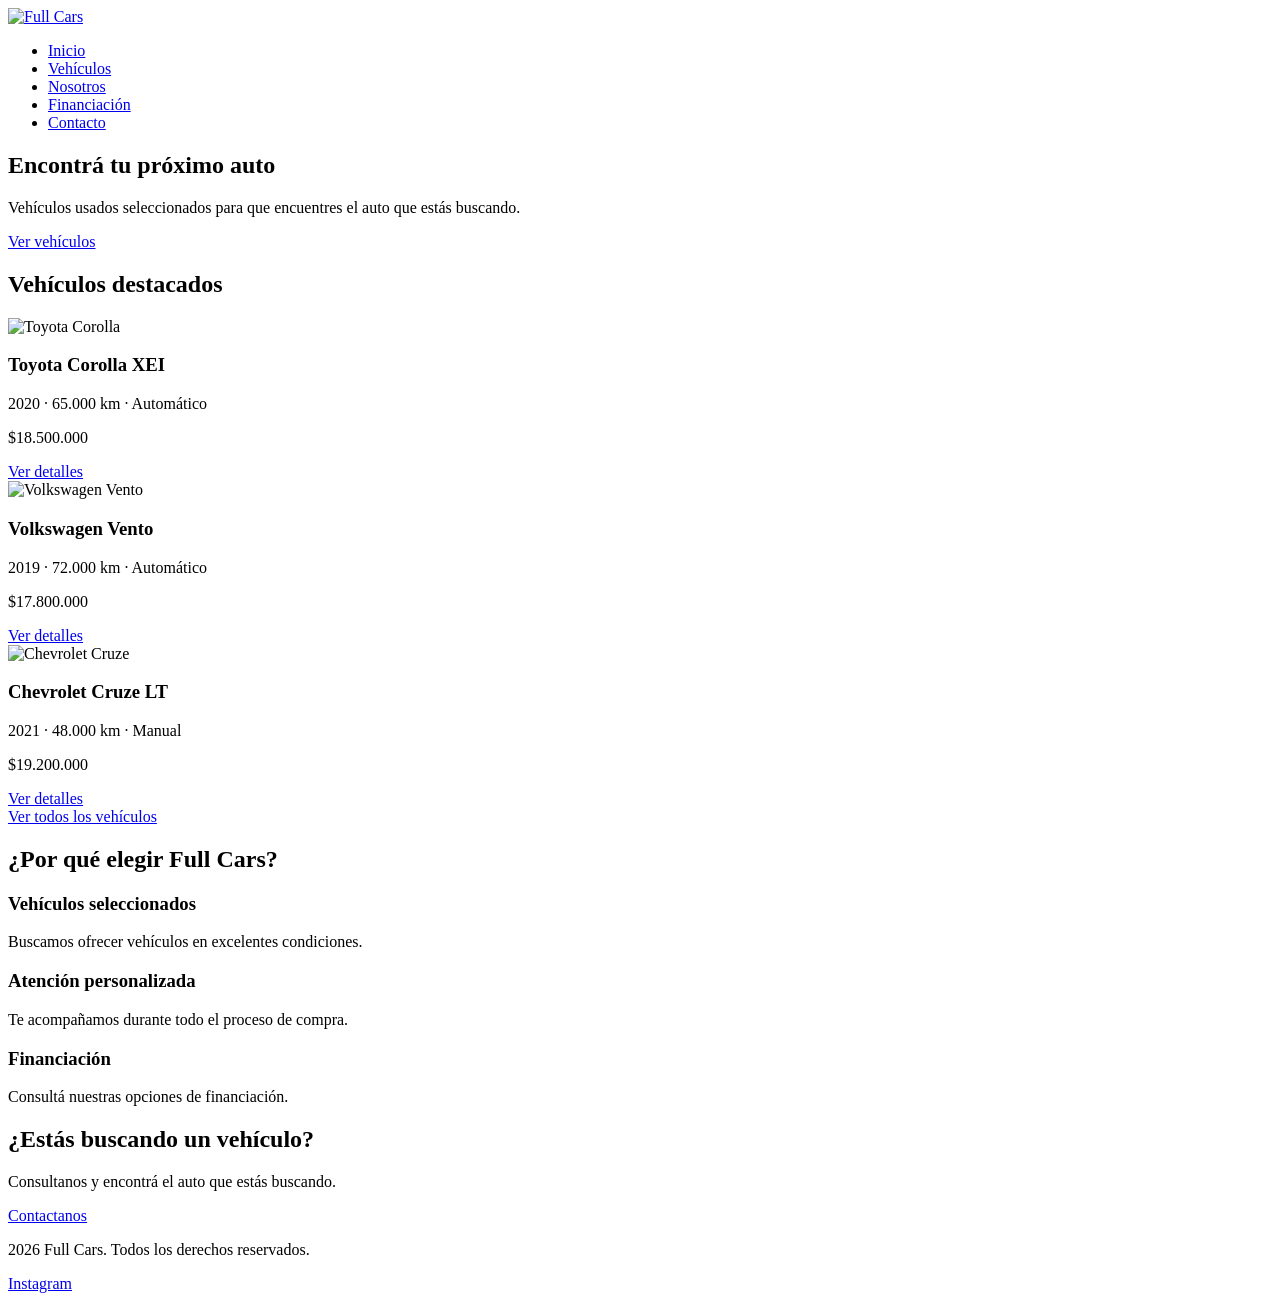
==== index.html @ 032a6261 "Cargando al repositio todo el entorno y paginas para trabajar" ====
<!DOCTYPE html>
<html lang="es">

<head>
    <meta charset="UTF-8">
    <meta name="viewport" content="width=device-width, initial-scale=1.0">

    <title>Full Cars | Venta de vehículos</title>

    <link rel="stylesheet" href="css/style.css">
</head>

<body>

    <!-- NAVBAR -->
    <header>
        <nav>
            <a href="index.html">
                <img src="img/logo/logo.png" alt="Full Cars">
            </a>

            <ul>
                <li><a href="index.html">Inicio</a></li>
                <li><a href="paginas/vehiculos.html">Vehículos</a></li>
                <li><a href="paginas/nosotros.html">Nosotros</a></li>
                <li><a href="paginas/financiacion.html">Financiación</a></li>
                <li><a href="paginas/contacto.html">Contacto</a></li>
            </ul>
        </nav>
    </header>


    <!-- BANNER -->
    <main>

        <section class="banner">

            <div class="banner-content">

                <h1>Encontrá tu próximo auto</h1>

                <p>
                    Vehículos usados seleccionados para que encuentres
                    el auto que estás buscando.
                </p>

                <a href="paginas/vehiculos.html">
                    Ver vehículos
                </a>

            </div>

        </section>


        <!-- VEHÍCULOS DESTACADOS -->
        <section class="vehiculos-destacados">

            <h2>Vehículos destacados</h2>

            <div class="vehiculos-container">

                <!-- VEHÍCULO -->
                <article class="vehiculo-card">

                    <img
                        src="img/autos/toyota-corolla.jpg"
                        alt="Toyota Corolla">

                    <div class="vehiculo-info">

                        <h3>Toyota Corolla XEI</h3>

                        <p>2020 · 65.000 km · Automático</p>

                        <p>$18.500.000</p>

                        <a href="detalle.html?id=1">
                            Ver detalles
                        </a>

                    </div>

                </article>


                <!-- VEHÍCULO -->
                <article class="vehiculo-card">

                    <img
                        src="img/autos/volkswagen-vento.jpg"
                        alt="Volkswagen Vento">

                    <div class="vehiculo-info">

                        <h3>Volkswagen Vento</h3>

                        <p>2019 · 72.000 km · Automático</p>

                        <p>$17.800.000</p>

                        <a href="detalle.html?id=2">
                            Ver detalles
                        </a>

                    </div>

                </article>


                <!-- VEHÍCULO -->
                <article class="vehiculo-card">

                    <img
                        src="img/autos/chevrolet-cruze.jpg"
                        alt="Chevrolet Cruze">

                    <div class="vehiculo-info">

                        <h3>Chevrolet Cruze LT</h3>

                        <p>2021 · 48.000 km · Manual</p>

                        <p>$19.200.000</p>

                        <a href="detalle.html?id=3">
                            Ver detalles
                        </a>

                    </div>

                </article>

            </div>

            <a href="paginas/vehiculos.html">
                Ver todos los vehículos
            </a>

        </section>


        <!-- POR QUÉ FULL CARS -->
        <section class="beneficios">

            <h2>¿Por qué elegir Full Cars?</h2>

            <div>

                <article>
                    <h3>Vehículos seleccionados</h3>
                    <p>
                        Buscamos ofrecer vehículos en excelentes condiciones.
                    </p>
                </article>

                <article>
                    <h3>Atención personalizada</h3>
                    <p>
                        Te acompañamos durante todo el proceso de compra.
                    </p>
                </article>

                <article>
                    <h3>Financiación</h3>
                    <p>
                        Consultá nuestras opciones de financiación.
                    </p>
                </article>

            </div>

        </section>


        <!-- CTA -->
        <section class="cta">

            <h2>¿Estás buscando un vehículo?</h2>

            <p>
                Consultanos y encontrá el auto que estás buscando.
            </p>

            <a href="paginas/contacto.html">
                Contactanos
            </a>

        </section>

    </main>


    <!-- FOOTER -->
    <footer>

        <p>2026 Full Cars. Todos los derechos reservados.</p>

        <a href="https://www.instagram.com/fullcars.ok/" target="_blank">
            Instagram
        </a>

    </footer>

</body>

</html>
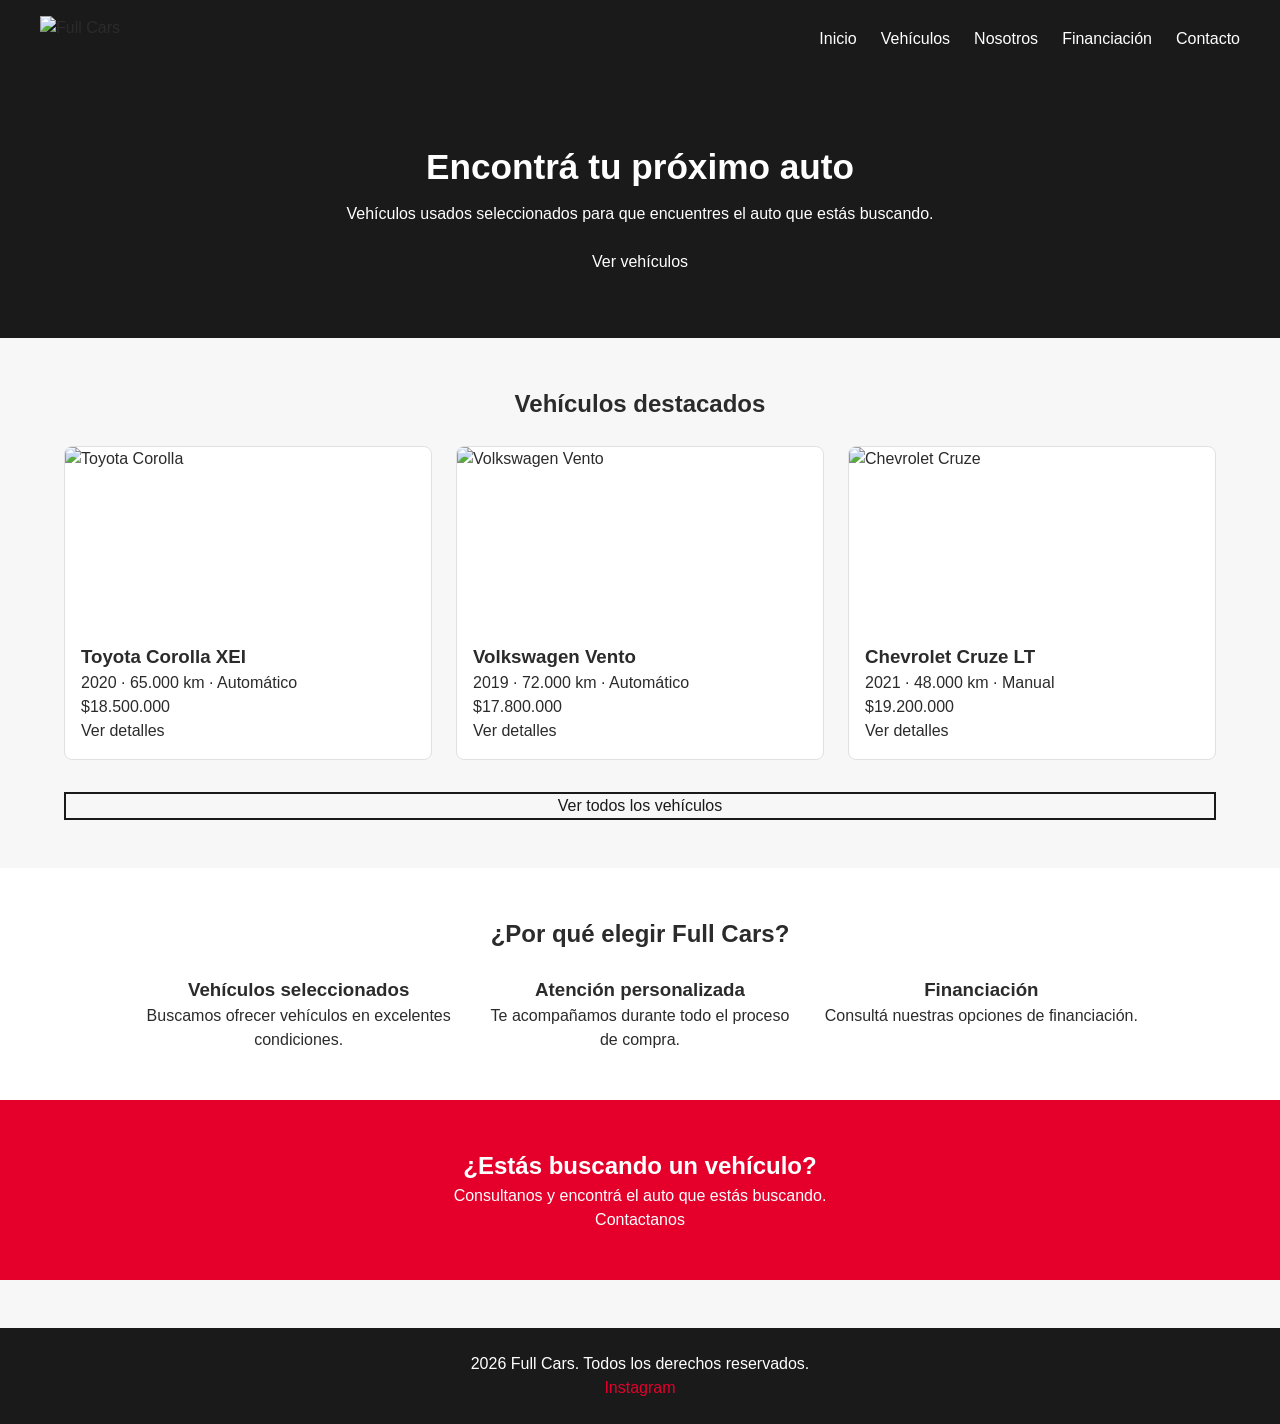
==== commit d6dca46d: "Arreglando enlaces a las demas paginas" ====
--- a/index.html
+++ b/index.html
@@ -4,13 +4,11 @@
 <head>
     <meta charset="UTF-8">
     <meta name="viewport" content="width=device-width, initial-scale=1.0">
-
     <title>Full Cars | Venta de vehículos</title>
-
     <link rel="stylesheet" href="css/style.css">
 </head>
 
-<body>
+<body class="pagina-inicio">
 
     <!-- NAVBAR -->
     <header>
@@ -21,10 +19,10 @@
 
             <ul>
                 <li><a href="index.html">Inicio</a></li>
-                <li><a href="paginas/vehiculos.html">Vehículos</a></li>
-                <li><a href="paginas/nosotros.html">Nosotros</a></li>
-                <li><a href="paginas/financiacion.html">Financiación</a></li>
-                <li><a href="paginas/contacto.html">Contacto</a></li>
+                <li><a href="vehiculos.html">Vehículos</a></li>
+                <li><a href="nosotros.html">Nosotros</a></li>
+                <li><a href="financiacion.html">Financiación</a></li>
+                <li><a href="contacto.html">Contacto</a></li>
             </ul>
         </nav>
     </header>
@@ -44,9 +42,7 @@
                     el auto que estás buscando.
                 </p>
 
-                <a href="paginas/vehiculos.html">
-                    Ver vehículos
-                </a>
+                <a href="vehiculos.html" class="btn">Ver vehículos</a>
 
             </div>
 
@@ -75,9 +71,7 @@
 
                         <p>$18.500.000</p>
 
-                        <a href="detalle.html?id=1">
-                            Ver detalles
-                        </a>
+                        <a href="detalle.html?id=1" class="btn">Ver detalles</a>
 
                     </div>
 
@@ -99,9 +93,7 @@
 
                         <p>$17.800.000</p>
 
-                        <a href="detalle.html?id=2">
-                            Ver detalles
-                        </a>
+                        <a href="detalle.html?id=2" class="btn">Ver detalles</a>
 
                     </div>
 
@@ -123,9 +115,7 @@
 
                         <p>$19.200.000</p>
 
-                        <a href="detalle.html?id=3">
-                            Ver detalles
-                        </a>
+                        <a href="detalle.html?id=3" class="btn">Ver detalles</a>
 
                     </div>
 
@@ -133,9 +123,7 @@
 
             </div>
 
-            <a href="paginas/vehiculos.html">
-                Ver todos los vehículos
-            </a>
+            <a href="vehiculos.html" class="btn btn-outline">Ver todos los vehículos</a>
 
         </section>
 
@@ -182,9 +170,7 @@
                 Consultanos y encontrá el auto que estás buscando.
             </p>
 
-            <a href="paginas/contacto.html">
-                Contactanos
-            </a>
+            <a href="contacto.html" class="btn">Contactanos</a>
 
         </section>
 
--- a/css/style.css
+++ b/css/style.css
@@ -0,0 +1,454 @@
+/* ============================
+   VARIABLES
+   ============================ */
+:root {
+    --color-primario: #1a1a1a;
+    --color-primario-oscuro: #000000;
+    --color-acento: #e4002b;
+    --color-acento-oscuro: #b8001f;
+    --color-texto: #2b2b2b;
+    --color-fondo: #f7f7f7;
+    --color-borde: #e0e0e0;
+    --font-base: "Segoe UI", Arial, sans-serif;
+}
+
+* {
+    margin: 0;
+    padding: 0;
+    box-sizing: border-box;
+}
+
+html {
+    height: 100%;
+}
+
+body {
+    display: flex;
+    flex-direction: column;
+    min-height: 100vh;
+    font-family: var(--font-base);
+    color: var(--color-texto);
+    background-color: var(--color-fondo);
+    line-height: 1.5;
+}
+
+main {
+    flex: 1;
+}
+
+a {
+    text-decoration: none;
+    color: inherit;
+}
+
+img {
+    max-width: 100%;
+    display: block;
+}
+
+ul {
+    list-style: none;
+}
+
+/* Botónes */
+.btn:hover {
+    background-color: var(--color-acento-oscuro);
+    opacity: 1;
+}
+
+.btn-outline {
+    background: transparent;
+    border: 2px solid var(--color-primario);
+    color: var(--color-primario);
+}
+
+.btn-outline:hover {
+    background-color: var(--color-primario);
+    color: #fff;
+}
+
+/* ============================
+   HEADER / NAV
+   ============================ */
+header {
+    background-color: var(--color-primario);
+    padding: 1rem 2rem;
+}
+
+header nav {
+    display: flex;
+    justify-content: space-between;
+    align-items: center;
+    max-width: 1200px;
+    margin: 0 auto;
+}
+
+header nav img {
+    height: 45px;
+}
+
+header nav ul {
+    display: flex;
+    gap: 1.5rem;
+}
+
+header nav ul li a {
+    color: #fff;
+    font-weight: 500;
+}
+
+header nav ul li a:hover {
+    color: var(--color-acento);
+}
+
+/* ============================
+   FOOTER
+   ============================ */
+footer {
+    background-color: var(--color-primario);
+    color: #fff;
+    text-align: center;
+    padding: 1.5rem;
+    margin-top: 3rem;
+}
+
+footer a {
+    color: var(--color-acento);
+}
+
+/* ============================
+   FORMULARIOS (compartido:
+   contacto.html y financiacion.html)
+   ============================ */
+form {
+    display: flex;
+    flex-direction: column;
+    gap: 1rem;
+    background: #fff;
+    padding: 1.5rem;
+    border-radius: 8px;
+    border: 1px solid var(--color-borde);
+}
+
+form label {
+    font-weight: bold;
+    font-size: 0.9rem;
+}
+
+form input,
+form textarea {
+    padding: 0.6rem;
+    border: 1px solid var(--color-borde);
+    border-radius: 4px;
+    font-family: inherit;
+}
+
+form textarea {
+    min-height: 100px;
+    resize: vertical;
+}
+
+/* ============================
+   TARJETA DE VEHÍCULO (compartida:
+   index.html y vehiculos.html)
+   ============================ */
+.vehiculo-card {
+    background: #fff;
+    border: 1px solid var(--color-borde);
+    border-radius: 8px;
+    overflow: hidden;
+}
+
+.vehiculo-card img {
+    width: 100%;
+    height: 180px;
+    object-fit: cover;
+}
+
+.vehiculo-info {
+    padding: 1rem;
+}
+
+.vehiculo-info strong {
+    display: block;
+    color: var(--color-acento);
+    font-size: 1.2rem;
+    margin: 0.5rem 0;
+}
+
+
+/* ============================
+   INDEX.HTML
+   ============================ */
+.banner {
+    background-color: var(--color-primario);
+    color: #fff;
+    text-align: center;
+    padding: 4rem 1.5rem;
+}
+
+.banner-content h1 {
+    font-size: 2.2rem;
+    margin-bottom: 0.5rem;
+}
+
+.banner-content p {
+    margin-bottom: 1.5rem;
+}
+
+.vehiculos-destacados {
+    padding: 3rem 1.5rem;
+    max-width: 1200px;
+    margin: 0 auto;
+}
+
+.vehiculos-destacados h2 {
+    text-align: center;
+    margin-bottom: 1.5rem;
+}
+
+.vehiculos-destacados .vehiculos-container {
+    display: grid;
+    grid-template-columns: repeat(auto-fit, minmax(260px, 1fr));
+    gap: 1.5rem;
+}
+
+.vehiculos-destacados > a {
+    display: block;
+    text-align: center;
+    margin-top: 2rem;
+}
+
+.beneficios {
+    background: #fff;
+    padding: 3rem 1.5rem;
+    text-align: center;
+}
+
+.beneficios > div {
+    display: grid;
+    grid-template-columns: repeat(auto-fit, minmax(220px, 1fr));
+    gap: 1.5rem;
+    max-width: 1000px;
+    margin: 1.5rem auto 0;
+}
+
+.cta {
+    background-color: var(--color-acento);
+    color: #fff;
+    text-align: center;
+    padding: 3rem 1.5rem;
+}
+
+
+/* ============================
+   VEHICULOS.HTML
+   ============================ */
+.catalogo {
+    max-width: 1200px;
+    margin: 2rem auto;
+    padding: 0 1.5rem;
+}
+
+.catalogo h1 {
+    margin-bottom: 0.5rem;
+}
+
+.buscador {
+    margin: 1.5rem 0;
+}
+
+.buscador input {
+    width: 100%;
+    padding: 0.7rem;
+    border: 1px solid var(--color-borde);
+    border-radius: 6px;
+}
+
+.filtros {
+    display: flex;
+    gap: 1rem;
+    margin-bottom: 2rem;
+    flex-wrap: wrap;
+}
+
+.filtros select {
+    padding: 0.5rem;
+    border-radius: 4px;
+    border: 1px solid var(--color-borde);
+}
+
+.catalogo .vehiculos-container {
+    display: grid;
+    grid-template-columns: repeat(auto-fit, minmax(260px, 1fr));
+    gap: 1.5rem;
+}
+
+
+/* ============================
+   NOSOTROS.HTML
+   ============================ */
+.nosotros {
+    display: flex;
+    align-items: center;
+    gap: 2rem;
+    max-width: 1200px;
+    margin: 3rem auto;
+    padding: 0 1.5rem;
+}
+
+.nosotros div,
+.nosotros img {
+    flex: 1;
+}
+
+.nosotros img {
+    border-radius: 8px;
+}
+
+.valores {
+    background: #fff;
+    padding: 3rem 1.5rem;
+    text-align: center;
+}
+
+.valores > div {
+    display: grid;
+    grid-template-columns: repeat(auto-fit, minmax(220px, 1fr));
+    gap: 1.5rem;
+    max-width: 1000px;
+    margin: 1.5rem auto 0;
+}
+
+.valores article h3 {
+    color: var(--color-acento);
+    margin-bottom: 0.5rem;
+}
+
+
+/* ============================
+   FINANCIACION.HTML
+   ============================ */
+.financiacion {
+    max-width: 1000px;
+    margin: 2rem auto;
+    padding: 0 1.5rem;
+}
+
+.financiacion-opciones {
+    display: grid;
+    grid-template-columns: repeat(auto-fit, minmax(220px, 1fr));
+    gap: 1.5rem;
+    margin: 2rem 0;
+}
+
+.financiacion-opciones article {
+    background: #fff;
+    padding: 1.5rem;
+    border-radius: 8px;
+    border: 1px solid var(--color-borde);
+}
+
+.formulario-financiacion {
+    margin-top: 2rem;
+}
+
+
+/* ============================
+   CONTACTO.HTML
+   ============================ */
+.contacto {
+    max-width: 1100px;
+    margin: 2rem auto;
+    padding: 0 1.5rem;
+}
+
+.contacto-container {
+    display: grid;
+    grid-template-columns: 1fr 1.5fr;
+    gap: 2rem;
+    margin-top: 2rem;
+}
+
+.contacto-container > section:first-child p {
+    padding: 0.5rem 0;
+}
+
+
+/* ============================
+   DETALLES.HTML
+   ============================ */
+.detalle-vehiculo {
+    display: grid;
+    grid-template-columns: 1.2fr 1fr;
+    gap: 2rem;
+    max-width: 1200px;
+    margin: 2rem auto;
+    padding: 0 1.5rem;
+}
+
+.galeria img {
+    border-radius: 8px;
+}
+
+.miniaturas {
+    display: flex;
+    gap: 0.5rem;
+    margin-top: 0.5rem;
+}
+
+.miniaturas img {
+    width: 80px;
+    height: 60px;
+    object-fit: cover;
+    border-radius: 4px;
+    cursor: pointer;
+}
+
+.informacion-vehiculo .marca {
+    color: var(--color-acento);
+    font-weight: bold;
+    text-transform: uppercase;
+    font-size: 0.85rem;
+}
+
+.informacion-vehiculo h1 {
+    margin: 0.3rem 0;
+}
+
+.informacion-vehiculo h2 {
+    color: var(--color-primario);
+    font-size: 1.6rem;
+    margin-bottom: 1rem;
+}
+
+.caracteristicas {
+    display: grid;
+    grid-template-columns: repeat(3, 1fr);
+    gap: 1rem;
+    background: #fff;
+    padding: 1rem;
+    border-radius: 8px;
+    margin-bottom: 1.5rem;
+}
+
+.caracteristicas div span {
+    display: block;
+    font-size: 0.8rem;
+    color: #777;
+}
+
+.equipamiento ul li {
+    padding: 0.3rem 0;
+}
+
+.equipamiento ul li::before {
+    content: "✓ ";
+    color: var(--color-acento);
+}
+
+.contactar {
+    display: flex;
+    gap: 1rem;
+    margin-top: 1.5rem;
+}
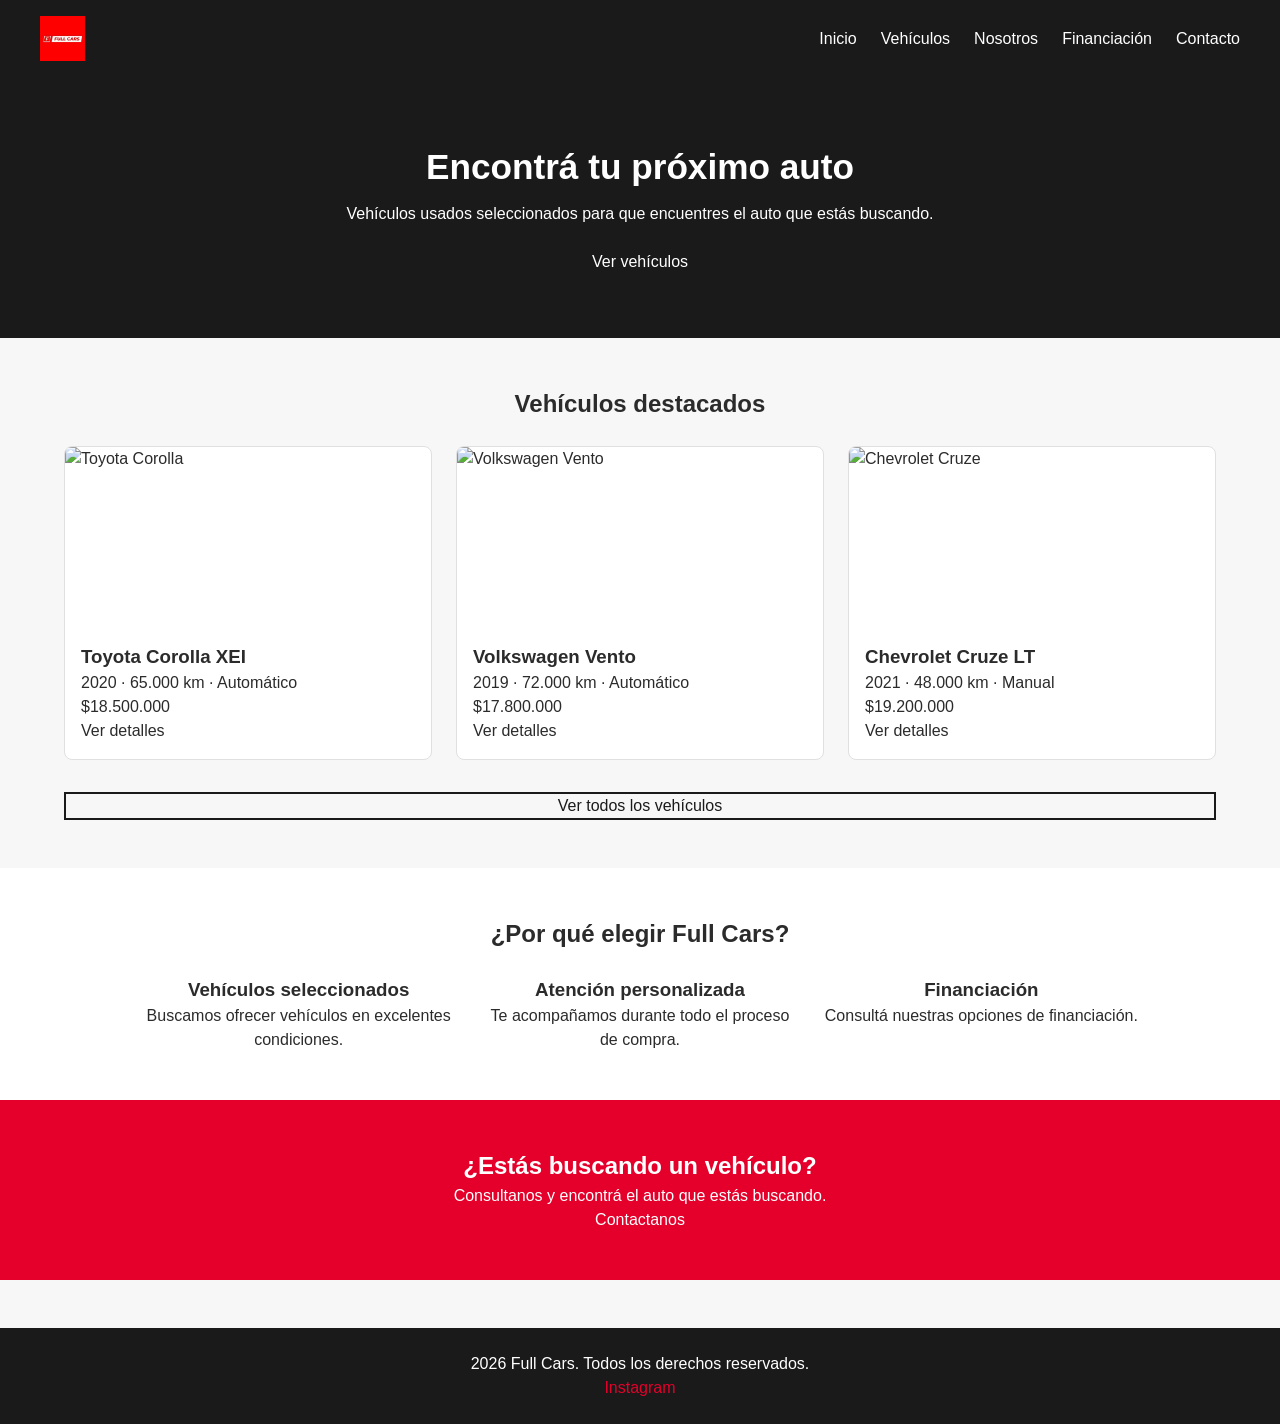
==== commit 94971255: "Agregando logo" ====
--- a/index.html
+++ b/index.html
@@ -14,7 +14,7 @@
     <header>
         <nav>
             <a href="index.html">
-                <img src="img/logo/logo.png" alt="Full Cars">
+                <img src="img/logo.jpg" alt="Full Cars">
             </a>
 
             <ul>
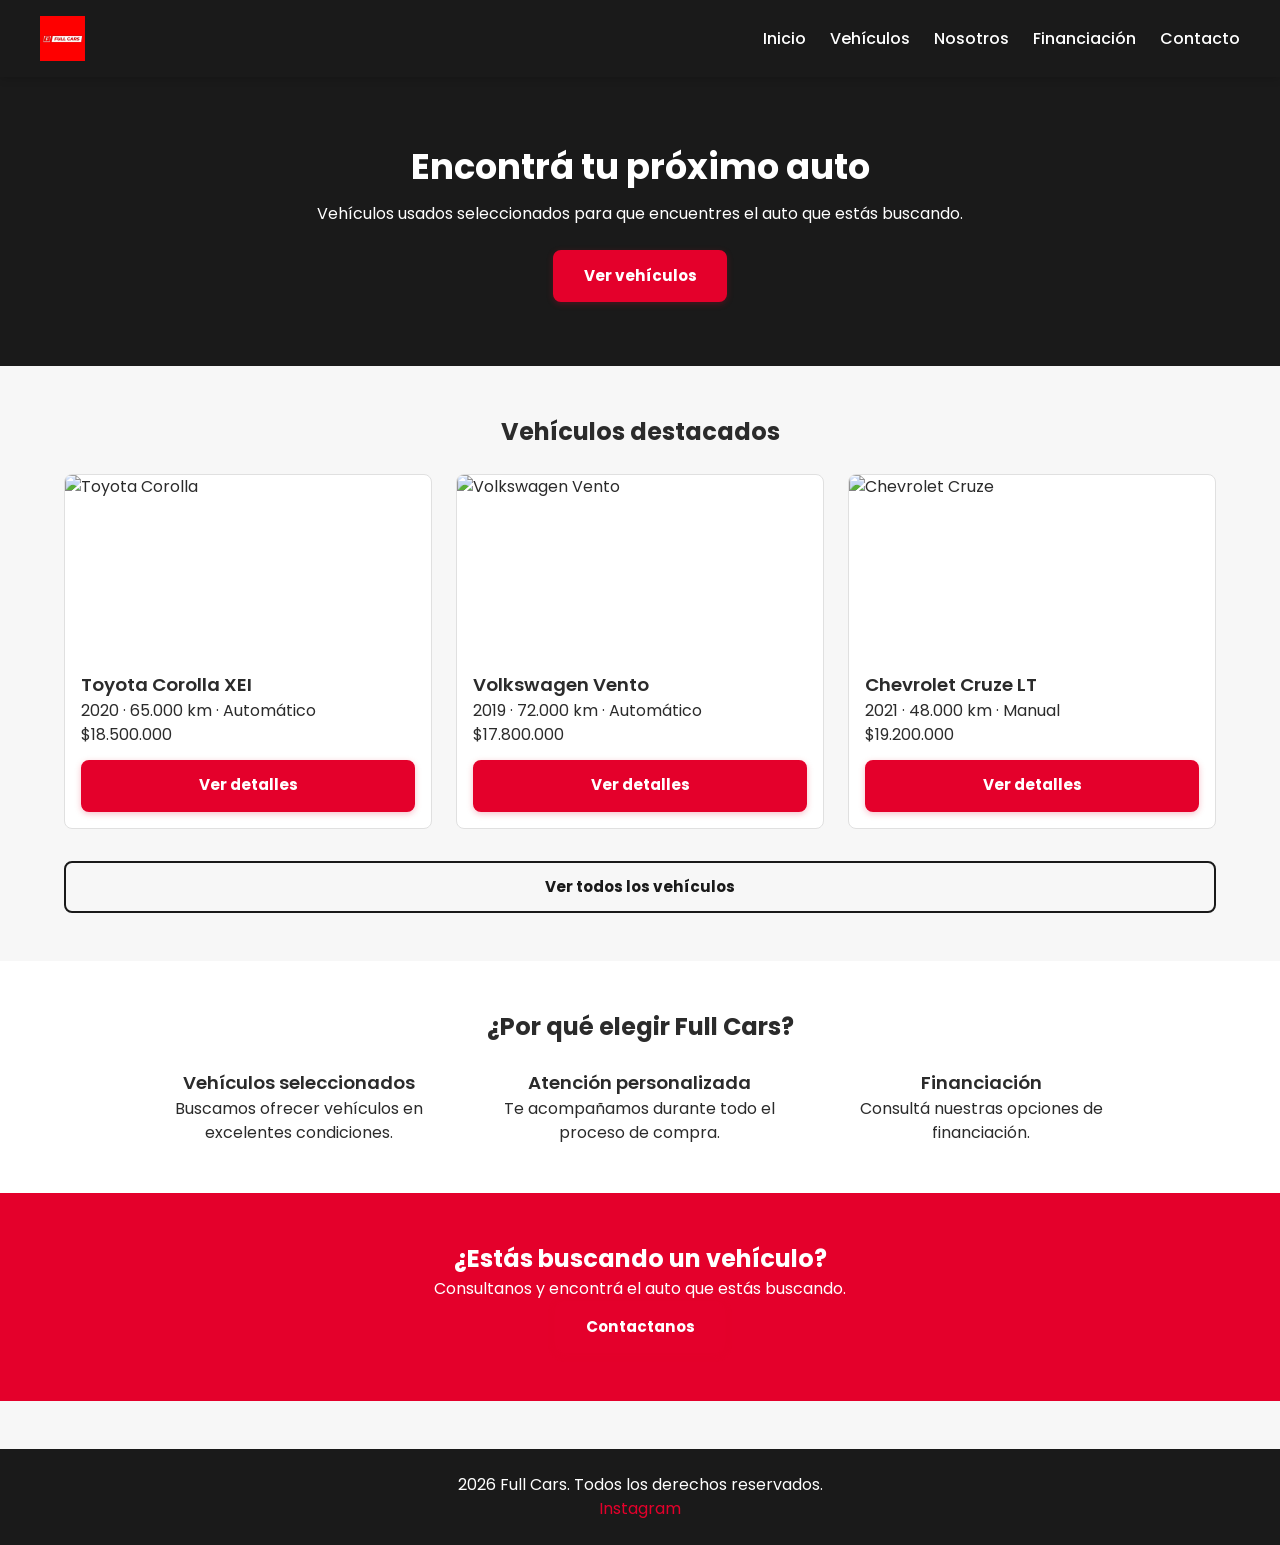
==== commit 4c24db07: "Dando detalles con css" ====
--- a/index.html
+++ b/index.html
@@ -6,6 +6,8 @@
     <meta name="viewport" content="width=device-width, initial-scale=1.0">
     <title>Full Cars | Venta de vehículos</title>
     <link rel="stylesheet" href="css/style.css">
+    <link rel="preconnect" href="https://fonts.googleapis.com">
+    <link href="https://fonts.googleapis.com/css2?family=Poppins:wght@400;500;600;700&display=swap" rel="stylesheet">
 </head>
 
 <body class="pagina-inicio">
--- a/css/style.css
+++ b/css/style.css
@@ -9,7 +9,7 @@
     --color-texto: #2b2b2b;
     --color-fondo: #f7f7f7;
     --color-borde: #e0e0e0;
-    --font-base: "Segoe UI", Arial, sans-serif;
+    --font-base: "Poppins", "Segoe UI", Arial, sans-serif;
 }
 
 * {
@@ -50,21 +50,52 @@
     list-style: none;
 }
 
+h1 { font-size: 2rem; font-weight: 700; }
+h2 { font-size: 1.5rem; font-weight: 700; }
+h3 { font-size: 1.15rem; font-weight: 600; }
+
 /* Botónes */
+.btn {
+    display: inline-block;
+    background-color: var(--color-acento) !important;
+    color: #fff !important;
+    padding: 0.8rem 1.8rem;
+    border: 2px solid var(--color-acento);
+    border-radius: 8px;
+    font-weight: bold;
+    font-size: 0.95rem;
+    text-align: center;
+    cursor: pointer;
+    box-shadow: 0 2px 6px rgba(228, 0, 43, 0.25);
+    transition: background-color 0.2s ease, border-color 0.2s ease,
+        transform 0.15s ease, box-shadow 0.2s ease;
+}
+
 .btn:hover {
-    background-color: var(--color-acento-oscuro);
-    opacity: 1;
+    background-color: var(--color-acento-oscuro) !important;
+    border-color: var(--color-acento-oscuro);
+    color: #fff !important;
+    transform: translateY(-2px);
+    box-shadow: 0 4px 10px rgba(184, 0, 31, 0.35);
+}
+
+.btn:active {
+    transform: translateY(0);
+    box-shadow: 0 2px 4px rgba(184, 0, 31, 0.3);
 }
 
 .btn-outline {
-    background: transparent;
-    border: 2px solid var(--color-primario);
-    color: var(--color-primario);
+    background-color: transparent !important;
+    border-color: var(--color-primario);
+    color: var(--color-primario) !important;
+    box-shadow: none;
 }
 
 .btn-outline:hover {
-    background-color: var(--color-primario);
-    color: #fff;
+    background-color: var(--color-primario) !important;
+    border-color: var(--color-primario);
+    color: #fff !important;
+    box-shadow: 0 4px 10px rgba(26, 26, 26, 0.25);
 }
 
 /* ============================
@@ -73,7 +104,12 @@
 header {
     background-color: var(--color-primario);
     padding: 1rem 2rem;
-}
+    box-shadow: 0 2px 8px rgba(0, 0, 0, 0.15);
+    position: sticky;
+    top: 0;
+    z-index: 100;
+}
+
 
 header nav {
     display: flex;
@@ -99,6 +135,8 @@
 
 header nav ul li a:hover {
     color: var(--color-acento);
+    border-bottom: 2px solid var(--color-acento);
+    padding-bottom: 4px;
 }
 
 /* ============================
@@ -148,6 +186,13 @@
     resize: vertical;
 }
 
+form input:focus,
+form textarea:focus {
+    outline: none;
+    border-color: var(--color-acento);
+    box-shadow: 0 0 0 3px rgba(228, 0, 43, 0.15);
+}
+
 /* ============================
    TARJETA DE VEHÍCULO (compartida:
    index.html y vehiculos.html)
@@ -163,6 +208,15 @@
     width: 100%;
     height: 180px;
     object-fit: cover;
+}
+
+.vehiculo-card {
+    transition: transform 0.2s ease, box-shadow 0.2s ease;
+}
+
+.vehiculo-card:hover {
+    transform: translateY(-4px);
+    box-shadow: 0 8px 20px rgba(0, 0, 0, 0.1);
 }
 
 .vehiculo-info {
@@ -174,6 +228,20 @@
     color: var(--color-acento);
     font-size: 1.2rem;
     margin: 0.5rem 0;
+}
+
+.vehiculo-info a {
+    display: block;
+    text-align: center;
+    margin-top: 0.8rem;
+}
+
+.vehiculo-card img {
+    transition: transform 0.3s ease;
+}
+
+.vehiculo-card:hover img {
+    transform: scale(1.05);
 }
 
 
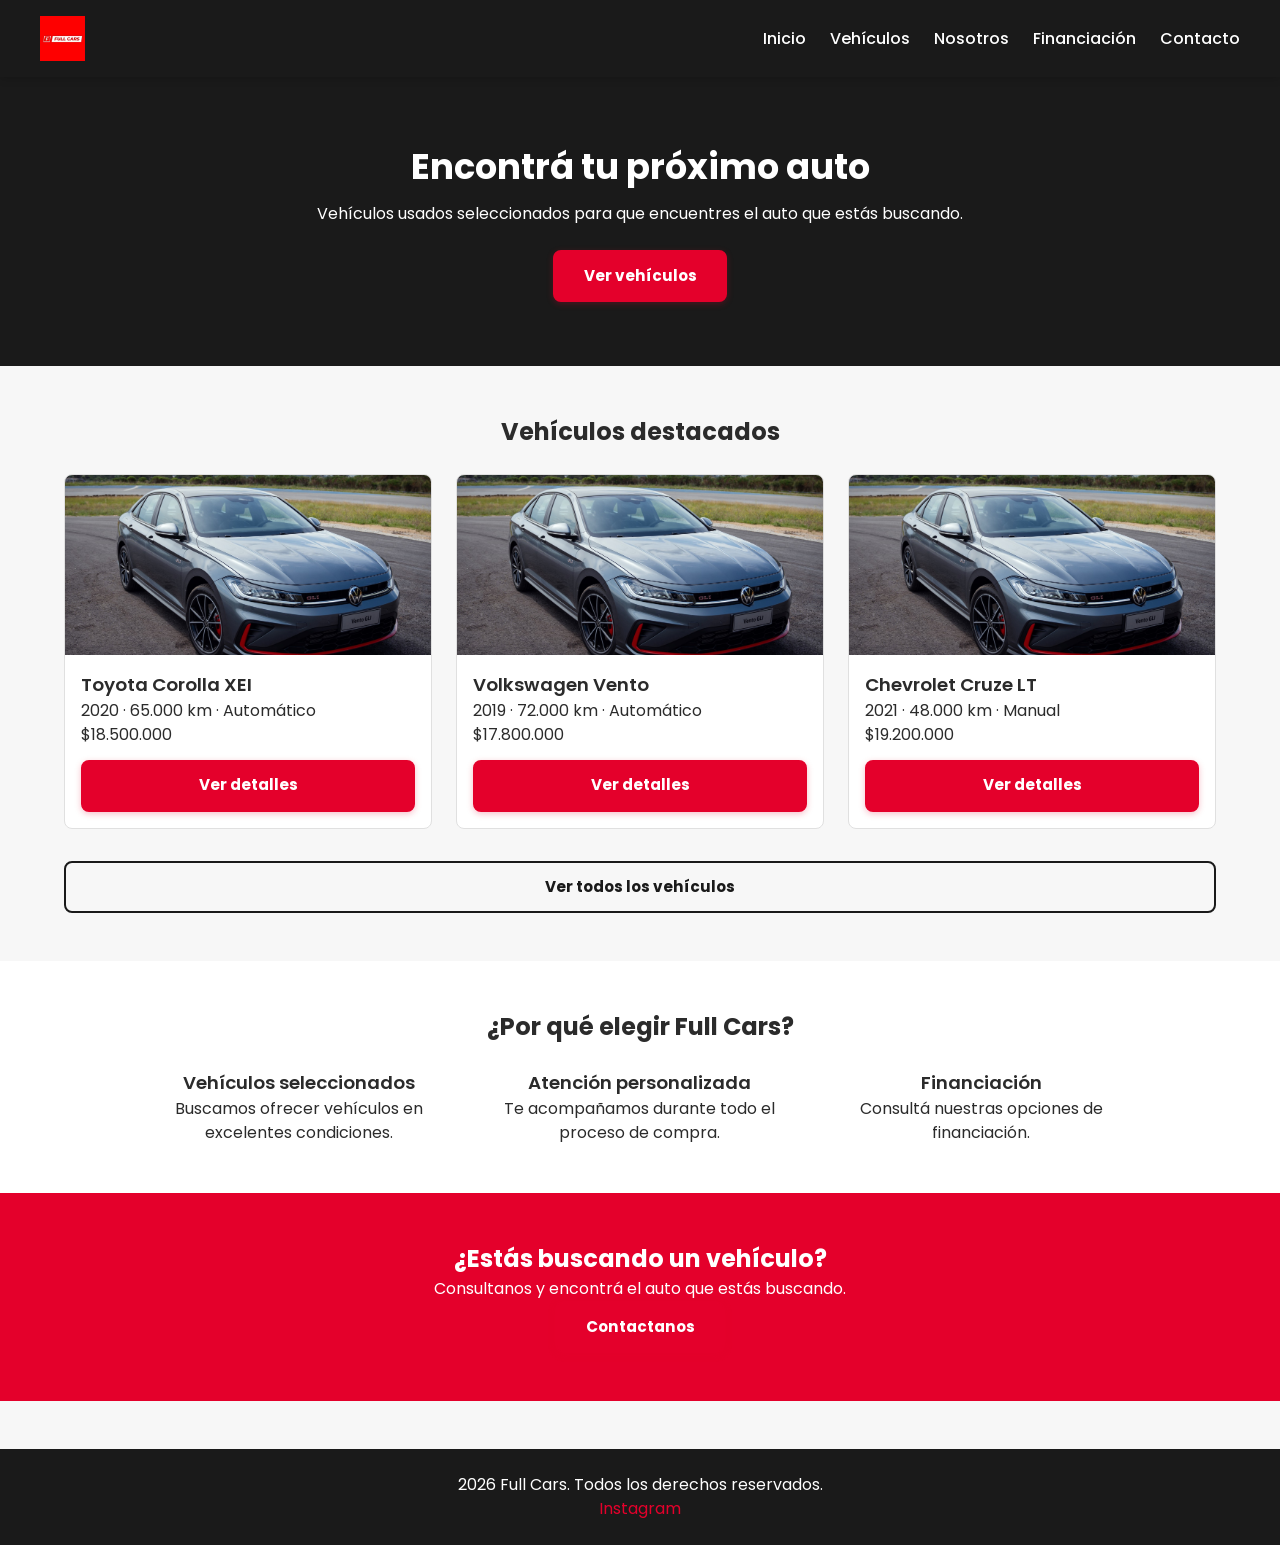
==== commit 73598f2c: "Agregando imagen de ejemplo" ====
--- a/index.html
+++ b/index.html
@@ -61,9 +61,7 @@
                 <!-- VEHÍCULO -->
                 <article class="vehiculo-card">
 
-                    <img
-                        src="img/autos/toyota-corolla.jpg"
-                        alt="Toyota Corolla">
+                    <img src="img/autoejemplo.jpg" alt="Toyota Corolla">
 
                     <div class="vehiculo-info">
 
@@ -83,9 +81,7 @@
                 <!-- VEHÍCULO -->
                 <article class="vehiculo-card">
 
-                    <img
-                        src="img/autos/volkswagen-vento.jpg"
-                        alt="Volkswagen Vento">
+                    <img src="img/autoejemplo.jpg" alt="Volkswagen Vento">
 
                     <div class="vehiculo-info">
 
@@ -105,9 +101,7 @@
                 <!-- VEHÍCULO -->
                 <article class="vehiculo-card">
 
-                    <img
-                        src="img/autos/chevrolet-cruze.jpg"
-                        alt="Chevrolet Cruze">
+                    <img src="img/autoejemplo.jpg" alt="Chevrolet Cruze">
 
                     <div class="vehiculo-info">
 
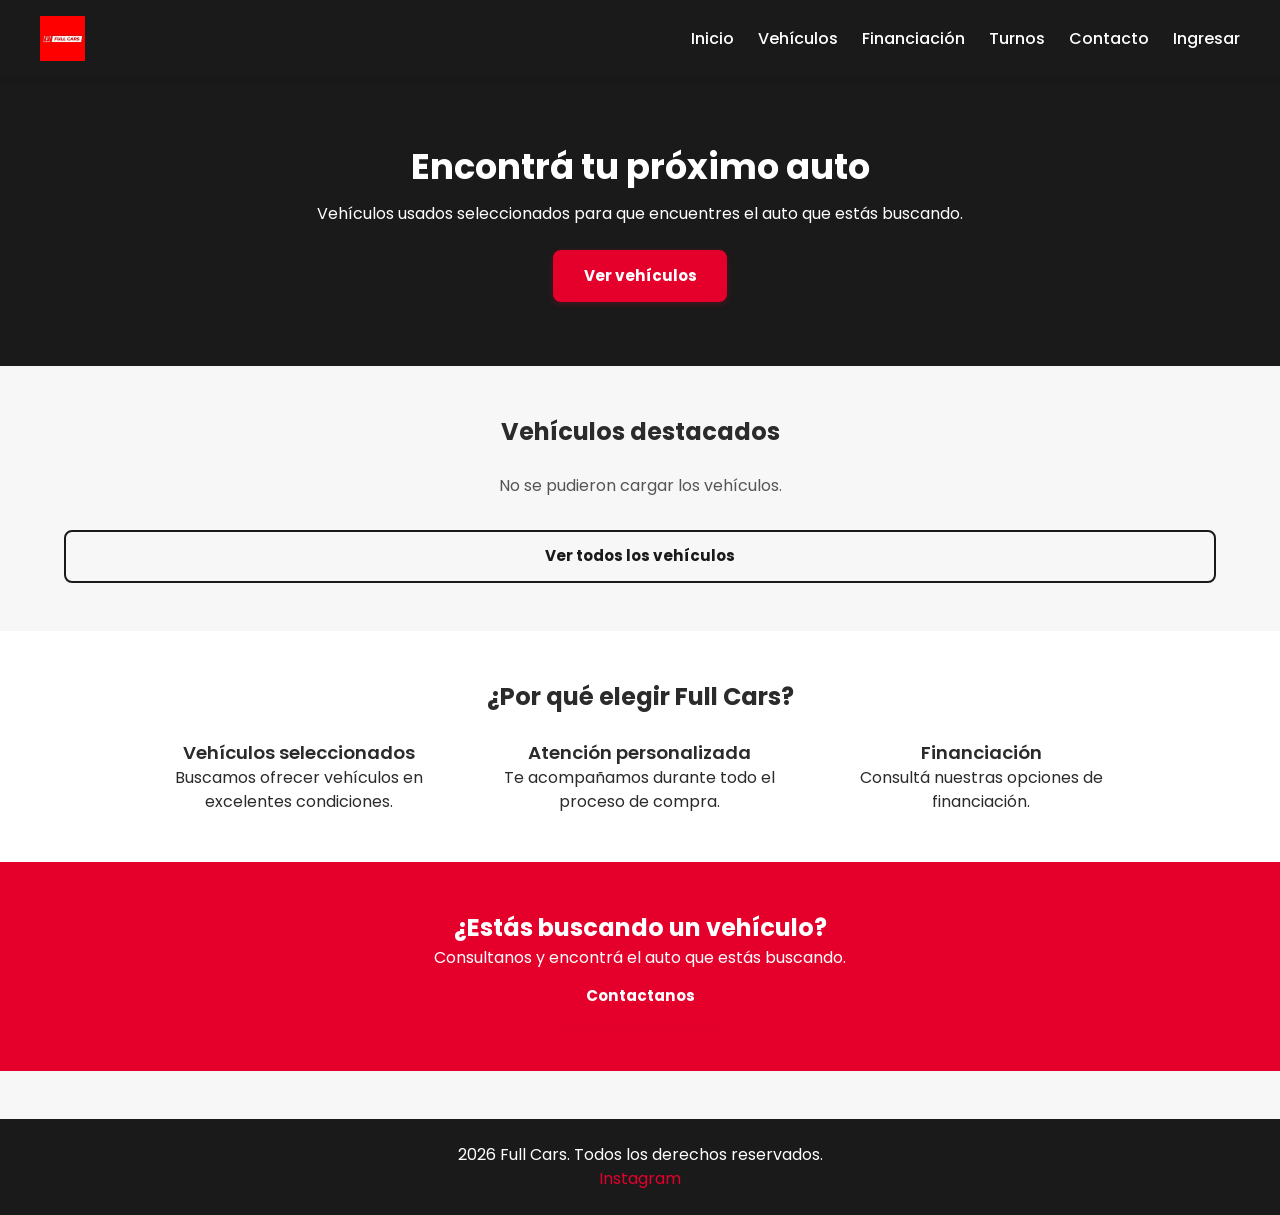
==== commit 4eaf06e3: "Pagina dinamica con PHP y MySQL: catalogo, login, panel, turnos, financiacion y consultas - Base de " ====
--- a/index.html
+++ b/index.html
@@ -22,9 +22,10 @@
             <ul>
                 <li><a href="index.html">Inicio</a></li>
                 <li><a href="vehiculos.html">Vehículos</a></li>
-                <li><a href="nosotros.html">Nosotros</a></li>
                 <li><a href="financiacion.html">Financiación</a></li>
+                <li><a href="turnos.html">Turnos</a></li>
                 <li><a href="contacto.html">Contacto</a></li>
+                <li id="nav-sesion"><a href="login.html">Ingresar</a></li>
             </ul>
         </nav>
     </header>
@@ -56,68 +57,8 @@
 
             <h2>Vehículos destacados</h2>
 
-            <div class="vehiculos-container">
-
-                <!-- VEHÍCULO -->
-                <article class="vehiculo-card">
-
-                    <img src="img/autoejemplo.jpg" alt="Toyota Corolla">
-
-                    <div class="vehiculo-info">
-
-                        <h3>Toyota Corolla XEI</h3>
-
-                        <p>2020 · 65.000 km · Automático</p>
-
-                        <p>$18.500.000</p>
-
-                        <a href="detalle.html?id=1" class="btn">Ver detalles</a>
-
-                    </div>
-
-                </article>
-
-
-                <!-- VEHÍCULO -->
-                <article class="vehiculo-card">
-
-                    <img src="img/autoejemplo.jpg" alt="Volkswagen Vento">
-
-                    <div class="vehiculo-info">
-
-                        <h3>Volkswagen Vento</h3>
-
-                        <p>2019 · 72.000 km · Automático</p>
-
-                        <p>$17.800.000</p>
-
-                        <a href="detalle.html?id=2" class="btn">Ver detalles</a>
-
-                    </div>
-
-                </article>
-
-
-                <!-- VEHÍCULO -->
-                <article class="vehiculo-card">
-
-                    <img src="img/autoejemplo.jpg" alt="Chevrolet Cruze">
-
-                    <div class="vehiculo-info">
-
-                        <h3>Chevrolet Cruze LT</h3>
-
-                        <p>2021 · 48.000 km · Manual</p>
-
-                        <p>$19.200.000</p>
-
-                        <a href="detalle.html?id=3" class="btn">Ver detalles</a>
-
-                    </div>
-
-                </article>
-
-            </div>
+            <!-- JavaScript (js/script.js) crea acá las vehiculo-card de los autos destacados -->
+            <div class="vehiculos-container" id="lista-destacados"></div>
 
             <a href="vehiculos.html" class="btn btn-outline">Ver todos los vehículos</a>
 
@@ -184,6 +125,10 @@
 
     </footer>
 
+    <script src="js/script.js" defer></script>
+
+    <script src="js/sesion.js" defer></script>
+
 </body>
 
 </html>
--- a/css/style.css
+++ b/css/style.css
@@ -16,6 +16,11 @@
     margin: 0;
     padding: 0;
     box-sizing: border-box;
+}
+
+/* El atributo hidden siempre oculta, aunque otra regla le ponga display: flex */
+[hidden] {
+    display: none !important;
 }
 
 html {
@@ -115,6 +120,7 @@
     display: flex;
     justify-content: space-between;
     align-items: center;
+    gap: 1rem;
     max-width: 1200px;
     margin: 0 auto;
 }
@@ -125,7 +131,10 @@
 
 header nav ul {
     display: flex;
-    gap: 1.5rem;
+    flex-wrap: wrap;            /* si los ítems no entran, bajan a otro renglón */
+    justify-content: flex-end;
+    align-items: center;
+    gap: 0.5rem 1.5rem;         /* 0.5rem entre renglones, 1.5rem entre ítems */
 }
 
 header nav ul li a {
@@ -137,6 +146,35 @@
     color: var(--color-acento);
     border-bottom: 2px solid var(--color-acento);
     padding-bottom: 4px;
+}
+
+/* Ítem de sesión del menú (lo completa js/sesion.js) */
+#nav-sesion {
+    display: flex;
+    align-items: center;
+    gap: 0.8rem;
+}
+
+.nav-saludo {
+    color: #fff;
+    font-weight: 500;
+    white-space: nowrap;
+}
+
+.nav-salir {
+    background: none;
+    border: 1px solid #fff;
+    border-radius: 4px;
+    color: #fff;
+    font-family: inherit;
+    font-size: 0.85rem;
+    padding: 0.2rem 0.6rem;
+    cursor: pointer;
+}
+
+.nav-salir:hover {
+    background: var(--color-acento);
+    border-color: var(--color-acento);
 }
 
 /* ============================
@@ -240,6 +278,322 @@
     transition: transform 0.3s ease;
 }
 
+/* Avisos que muestra JavaScript: "Cargando…", lista vacía, errores */
+.mensaje {
+    grid-column: 1 / -1;
+    text-align: center;
+    color: #555;
+}
+
+/* ============================
+   LOGIN, REGISTRO Y PANEL
+   ============================ */
+.acceso {
+    width: 100%;          /* como body es flex, sin esto la caja se achica a su contenido */
+    max-width: 540px;
+    margin: 3rem auto;
+    padding: 0 1.5rem;
+}
+
+/* Tarjeta más grande y cómoda: más espacio interno, campos y botón más altos */
+.acceso form {
+    padding: 2.2rem;
+    gap: 1.1rem;
+    box-shadow: 0 4px 16px rgba(0, 0, 0, 0.06);
+}
+
+.acceso form label {
+    font-size: 1rem;
+}
+
+.acceso form input {
+    padding: 0.85rem 1rem;
+    font-size: 1rem;
+}
+
+.acceso form button {
+    padding: 0.95rem;
+    font-size: 1rem;
+    margin-top: 0.4rem;
+}
+
+.acceso h1,
+.acceso > p {
+    text-align: center;
+    margin-bottom: 1rem;
+}
+
+.acceso a {
+    color: var(--color-acento);
+}
+
+.panel {
+    width: 100%; /* sin esto, como body es flex, el panel se estira al ancho de la tabla */
+    max-width: 1200px;
+    margin: 2rem auto;
+    padding: 0 1.5rem;
+}
+
+.panel-barra {
+    display: flex;
+    justify-content: space-between;
+    align-items: center;
+    flex-wrap: wrap;
+    gap: 1rem;
+    margin-bottom: 1.5rem;
+}
+
+/* Menú propio del panel */
+.menu-panel a {
+    display: inline-flex;
+    align-items: center;
+    gap: 0.4rem;
+}
+
+.menu-panel a.activo {
+    color: var(--color-acento);
+    border-bottom: 2px solid var(--color-acento);
+    padding-bottom: 4px;
+}
+
+.menu-panel .menu-ver-sitio {
+    font-size: 0.85rem;
+    opacity: 0.8;
+}
+
+/* Número rojo al lado de "Turnos" o "Financiación": cuántos falta atender */
+.contador {
+    background: var(--color-acento);
+    color: #fff;
+    border-radius: 999px;
+    min-width: 1.3rem;
+    padding: 0 0.4rem;
+    font-size: 0.75rem;
+    line-height: 1.3rem;
+    text-align: center;
+}
+
+.panel-ayuda {
+    color: #666;
+    margin-bottom: 1rem;
+    max-width: 700px;
+}
+
+/* La tabla del horario tiene 4 columnas: no necesita el ancho mínimo de las otras */
+.tabla.tabla-horario {
+    min-width: 0;
+}
+
+#form-horario {
+    max-width: 600px;
+}
+
+#form-horario input[type="checkbox"] {
+    width: 1.1rem;
+    height: 1.1rem;
+}
+
+.panel-seccion {
+    margin-top: 2rem;
+    scroll-margin-top: 100px; /* al hacer scroll hasta acá, que el menú fijo no tape el título */
+}
+
+.panel-seccion h2 {
+    margin-bottom: 1rem;
+}
+
+.panel-seccion h2 span {
+    color: var(--color-acento);
+}
+
+/* Formulario en grilla: los campos se acomodan en 1, 2 o 3 columnas según el ancho */
+.form-grid {
+    display: grid;
+    grid-template-columns: repeat(auto-fit, minmax(220px, 1fr));
+    gap: 1rem;
+}
+
+.campo {
+    display: flex;
+    flex-direction: column;
+    gap: 0.3rem;
+}
+
+.campo-ancho {
+    grid-column: 1 / -1; /* ocupa todas las columnas */
+}
+
+.campo-check {
+    flex-direction: row;
+    align-items: center;
+    gap: 0.5rem;
+}
+
+form select {
+    padding: 0.6rem;
+    border: 1px solid var(--color-borde);
+    border-radius: 4px;
+    font-family: inherit;
+    background: #fff;
+}
+
+/* Foto actual (al editar un vehículo) */
+.foto-actual {
+    display: flex;
+    align-items: center;
+    gap: 0.6rem;
+    margin-top: 0.3rem;
+}
+
+.foto-actual img {
+    width: 90px;
+    height: 56px;
+    object-fit: cover;
+    border-radius: 4px;
+}
+
+.foto-actual small {
+    color: #666;
+}
+
+#btn-cancelar-edicion {
+    margin-left: 0.5rem;
+}
+
+/* Botones chicos de la columna Acciones */
+.acciones {
+    white-space: nowrap;
+}
+
+.acciones a {
+    margin-right: 0.6rem;
+}
+
+.btn-chico {
+    padding: 0.25rem 0.7rem;
+    margin-right: 0.3rem;
+    border: 1px solid var(--color-primario);
+    border-radius: 4px;
+    background: #fff;
+    font-family: inherit;
+    font-size: 0.85rem;
+    cursor: pointer;
+}
+
+.btn-chico:hover {
+    background: var(--color-primario);
+    color: #fff;
+}
+
+.btn-peligro {
+    border-color: var(--color-acento);
+    color: var(--color-acento);
+}
+
+.btn-peligro:hover {
+    background: var(--color-acento);
+    color: #fff;
+}
+
+/* Estado de las solicitudes */
+.estado {
+    display: inline-block;
+    padding: 0.15rem 0.6rem;
+    margin-right: 0.5rem;
+    border-radius: 999px;
+    font-size: 0.8rem;
+    font-weight: 600;
+}
+
+.estado-pendiente {
+    background: #fff4d6;
+    color: #8a5a00;
+}
+
+.estado-atendida,
+.estado-confirmado {
+    background: #e3f4e6;
+    color: #1f6b2e;
+}
+
+.estado-cancelado {
+    background: #fde3e6;
+    color: #a3001c;
+}
+
+/* En Consultas el mensaje es lo más importante: que tenga lugar para leerse */
+.tabla-consultas td:nth-child(5) {
+    min-width: 280px;
+}
+
+/* "con cuenta" debajo del email en Consultas */
+.marca-cuenta {
+    display: block;
+    color: #888;
+    font-size: 0.75rem;
+}
+
+.fila-atendida td {
+    color: #888;
+}
+
+/* Miniatura de la foto en la tabla de vehículos */
+.tabla img {
+    width: 80px;
+    height: 50px;
+    object-fit: cover;
+    border-radius: 4px;
+    display: block;
+}
+
+/* Tablas del panel */
+.tabla-scroll {
+    overflow-x: auto;
+    background: #fff;
+    border: 1px solid var(--color-borde);
+    border-radius: 8px;
+}
+
+.tabla {
+    width: 100%;
+    min-width: 900px; /* más angosto que esto, se desliza de costado (tabla-scroll) */
+    border-collapse: collapse;
+    font-size: 0.9rem;
+}
+
+/* Fecha y teléfono en un solo renglón */
+.tabla td:nth-child(1),
+.tabla td:nth-child(4) {
+    white-space: nowrap;
+}
+
+.tabla th,
+.tabla td {
+    padding: 0.7rem 0.9rem;
+    text-align: left;
+    vertical-align: top;
+    border-bottom: 1px solid var(--color-borde);
+}
+
+.tabla th {
+    background: var(--color-primario);
+    color: #fff;
+    white-space: nowrap;
+}
+
+.tabla tbody tr:last-child td {
+    border-bottom: none;
+}
+
+.tabla td a {
+    color: var(--color-acento);
+}
+
+.tabla + .mensaje,
+.tabla-scroll + .mensaje {
+    margin-top: 1rem;
+}
+
 .vehiculo-card:hover img {
     transform: scale(1.05);
 }
@@ -354,47 +708,6 @@
 
 
 /* ============================
-   NOSOTROS.HTML
-   ============================ */
-.nosotros {
-    display: flex;
-    align-items: center;
-    gap: 2rem;
-    max-width: 1200px;
-    margin: 3rem auto;
-    padding: 0 1.5rem;
-}
-
-.nosotros div,
-.nosotros img {
-    flex: 1;
-}
-
-.nosotros img {
-    border-radius: 8px;
-}
-
-.valores {
-    background: #fff;
-    padding: 3rem 1.5rem;
-    text-align: center;
-}
-
-.valores > div {
-    display: grid;
-    grid-template-columns: repeat(auto-fit, minmax(220px, 1fr));
-    gap: 1.5rem;
-    max-width: 1000px;
-    margin: 1.5rem auto 0;
-}
-
-.valores article h3 {
-    color: var(--color-acento);
-    margin-bottom: 0.5rem;
-}
-
-
-/* ============================
    FINANCIACION.HTML
    ============================ */
 .financiacion {
@@ -419,6 +732,92 @@
 
 .formulario-financiacion {
     margin-top: 2rem;
+}
+
+/* ============================
+   TURNOS.HTML
+   ============================ */
+.turnos {
+    max-width: 1000px;
+    margin: 2rem auto;
+    padding: 0 1.5rem;
+}
+
+.turnos .formulario-financiacion h2 {
+    margin-bottom: 1rem;
+}
+
+.lista-turnos {
+    list-style: none;
+    display: grid;
+    gap: 0.6rem;
+}
+
+.lista-turnos li {
+    display: flex;
+    flex-wrap: wrap;
+    align-items: center;
+    gap: 0.4rem 1rem;
+    background: #fff;
+    padding: 0.9rem 1.2rem;
+    border: 1px solid var(--color-borde);
+    border-radius: 8px;
+}
+
+.lista-turnos li strong::first-letter {
+    text-transform: uppercase; /* "jueves" → "Jueves" */
+}
+
+.turno-cancelado {
+    opacity: 0.6;
+}
+
+.lista-turnos li .btn-chico {
+    margin-left: auto; /* el botón Cancelar va a la derecha */
+}
+
+.lista-horario {
+    list-style: none;
+    display: grid;
+    gap: 0.2rem;
+}
+
+/* Campo trampa para robots: fuera de la pantalla (no se usa "hidden" ni display: none
+   porque muchos robots saltean esos campos y así la trampa no funcionaría) */
+.campo-trampa {
+    position: absolute;
+    left: -9999px;
+    width: 1px;
+    height: 1px;
+    overflow: hidden;
+}
+
+.enlace-contacto {
+    color: var(--color-acento);
+    font-weight: 600;
+}
+
+/* En Contacto, la lista va debajo de "🕐 Horarios de atención", con sangría */
+.horario-contacto {
+    margin: 0.3rem 0 0 1.6rem;
+    font-size: 0.95rem;
+}
+
+/* Aviso para visitantes en lugar del formulario */
+.aviso-sesion {
+    background: #fff;
+    padding: 1.5rem;
+    border-radius: 8px;
+    border: 1px solid var(--color-borde);
+    text-align: center;
+}
+
+.aviso-sesion p {
+    margin-bottom: 1rem;
+}
+
+.aviso-sesion .btn {
+    margin: 0.3rem;
 }
 
 
@@ -517,6 +916,7 @@
 
 .contactar {
     display: flex;
+    flex-wrap: wrap; /* con 3 botones, si no entran, bajan al renglón siguiente */
     gap: 1rem;
     margin-top: 1.5rem;
 }
